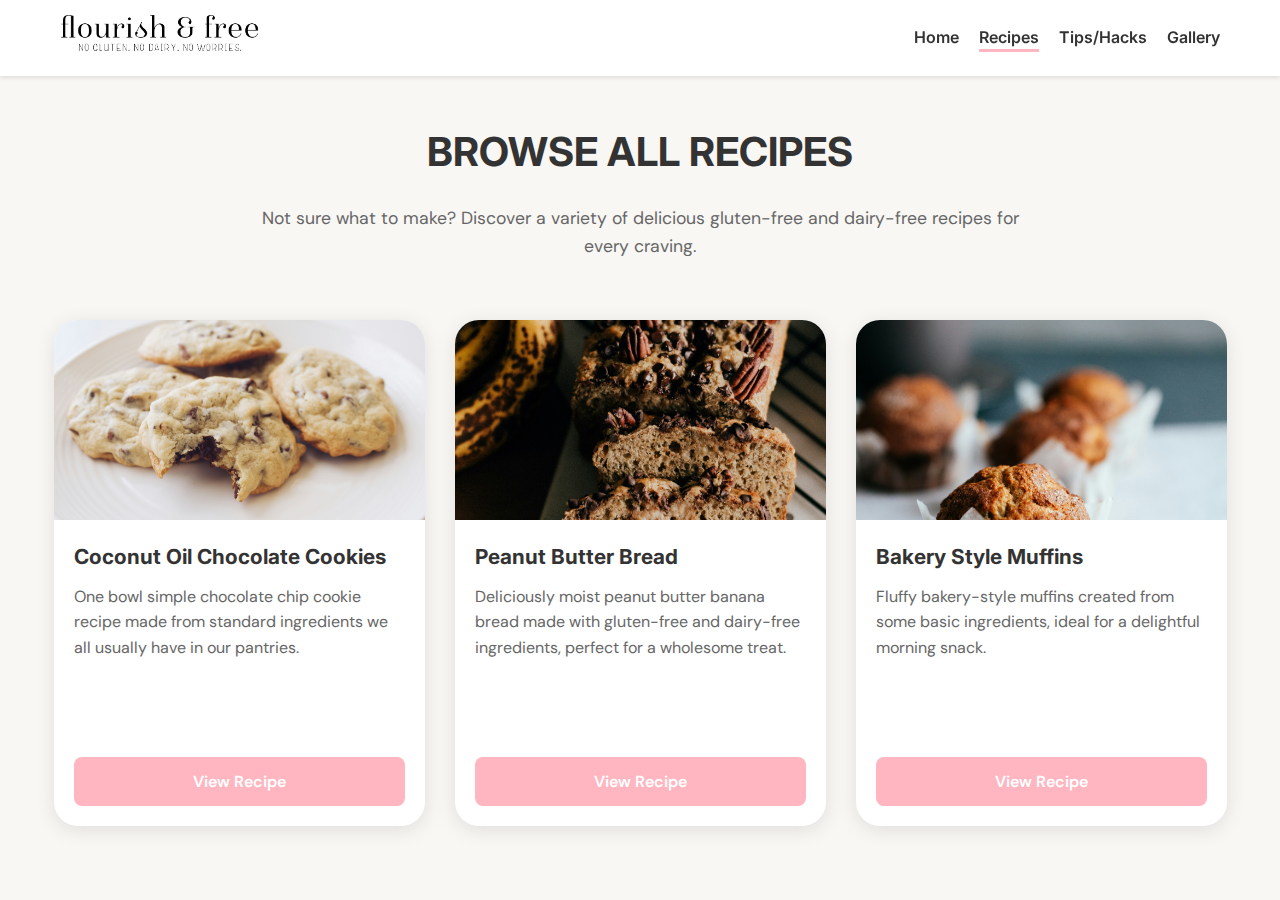
==== browseallrecipes.html @ d34d6d26 "Update browseallrecipes.html" ====
<!DOCTYPE html>
<html lang="en">
<head>
    <meta charset="UTF-8">
    <meta name="viewport" content="width=device-width, initial-scale=1.0">
    <title>All Recipes - Gluten Free & Dairy Free</title>
    <link rel="stylesheet" href="browseallrecipes.css">
    <link href="https://fonts.googleapis.com/css2?family=DM+Sans:wght@400;500&family=Inter:wght@600;700&display=swap" rel="stylesheet">
</head>
<body>
    <header id="header">
        <div class="container">
            <a href="starting.html">
                <img src="images/Logo.png" alt="Flourish & Free Logo" class="logo">
            </a>
            <nav>
                <ul>
                    <li><a href="index.html">Home</a></li>
                    <li><a href="browseallrecipes.html" class="active">Recipes</a></li>
                    <li><a href="Hacks.html">Tips/Hacks</a></li>
                    <li><a href="#">Gallery</a></li>
                </ul>
            </nav>
        </div>
    </header>

    <main>
        <section class="hero">
            <h1>BROWSE ALL RECIPES</h1>
            <p>Not sure what to make? Discover a variety of delicious gluten-free and dairy-free recipes for every craving.</p>
        </section>

        <section class="recipe-grid">
            <!-- Recipe Card 1 -->
            <div class="recipe-card">
                <div class="image-container">
                    <img src="images/joyful-G4zLsxLIpAA-unsplash.jpg" alt="Coconut Oil Chocolate Cookies">
                </div>
                <h3>Coconut Oil Chocolate Cookies</h3>
                <p>One bowl simple chocolate chip cookie recipe made from standard ingredients we all usually have in our pantries.</p>
                <a href="chocolatechipcookies.html" class="button">View Recipe</a>
            </div>

            <!-- Recipe Card 2 -->
            <div class="recipe-card">
                <div class="image-container">
                    <img src="images/priscilla-du-preez-8vKxl0uxyYc-unsplash (1).jpg" alt="Peanut Butter Bread">
                </div>
                <h3>Peanut Butter Bread</h3>
                <p>Deliciously moist peanut butter banana bread made with gluten-free and dairy-free ingredients, perfect for a wholesome treat.</p>
                <a href="recipe-peanut-bread.html" class="button">View Recipe</a>
            </div>

            <!-- Recipe Card 3 -->
            <div class="recipe-card">
                <div class="image-container">
                    <img src="images/alina-karpenko-d8GDJalt_BE-unsplash (1).jpg" alt="Bakery Style Muffins">
                </div>
                <h3>Bakery Style Muffins</h3>
                <p>Fluffy bakery-style muffins created from some basic ingredients, ideal for a delightful morning snack.</p>
                <a href="recipe-muffins.html" class="button">View Recipe</a>
            </div>
        </section>
    </main>
</body>
</html>
---- browseallrecipes.css ----
* {
    margin: 0;
    padding: 0;
    box-sizing: border-box;
}

body {
    font-family: 'DM Sans', sans-serif;
    background-color: #F8F7F4;
    color: #333;
    line-height: 1.6;
}

/* ===== FIXED NAVBAR ===== */
header {
    background: white;
    padding: 15px 0;
    position: fixed;
    width: 100%;
    top: 0;
    left: 0;
    z-index: 1000;
    box-shadow: 0 2px 4px rgba(0, 0, 0, 0.1);
}

.container {
    display: flex;
    justify-content: space-between;
    align-items: center;
    max-width: 1200px;
    margin: 0 auto;
    padding: 0 20px;
}

.logo {
    height: auto;
    max-height: 1.5in;
    width: auto;
    max-width: 200px;
}

nav ul {
    list-style: none;
    display: flex;
    gap: 20px;
}

nav a {
    text-decoration: none;
    color: #333;
    font-family: 'Inter', sans-serif;
    font-weight: 600;
    position: relative;
    padding-bottom: 5px;
}

nav a.active::after {
    content: "";
    position: absolute;
    left: 0;
    bottom: 0;
    height: 3px;
    width: 100%;
    background-color: #FFB6C1;
}

nav a:hover {
    color: #FFB6C1;
}

/* ===== MAIN CONTENT (PUSHED BELOW NAVBAR) ===== */
main {
    margin-top: 80px;
    padding: 20px;
}

/* ===== HERO SECTION ===== */
.hero {
    text-align: center;
    max-width: 800px;
    margin: 0 auto 40px;
    padding: 20px;
}

.hero h1 {
    font-family: 'Inter', sans-serif;
    font-size: 2.5rem;
    margin-bottom: 20px;
}

.hero p {
    font-size: 1.1rem;
    color: #666;
}

/* ===== RECIPE CARDS (OLD STYLE RESTORED) ===== */
.recipe-grid {
    display: flex;
    justify-content: center;
    gap: 30px;
    flex-wrap: wrap;
    max-width: 1300px;
    margin: 0 auto;
}

.recipe-card {
    width: 371px;
    height: 506px;
    background: #fff;
    border-radius: 24px;
    overflow: hidden;
    box-shadow: 0 4px 20px rgba(0, 0, 0, 0.1);
    display: flex;
    flex-direction: column;
    transition: transform 0.3s ease;
}

.recipe-card:hover {
    transform: translateY(-5px);
}

.image-container {
    width: 100%;
    height: 200px;
    overflow: hidden;
}

.recipe-card img {
    width: 100%;
    height: 100%;
    object-fit: cover; /* Ensures images crop instead of stretch */
}

.recipe-card h3 {
    font-family: 'Inter', sans-serif;
    font-size: 1.3rem;
    margin: 20px 20px 10px;
    color: #333;
}

.recipe-card p {
    margin: 0 20px 20px;
    color: #666;
    flex-grow: 1; /* Pushes button to bottom */
}

.button {
    display: inline-block;
    background: #FFB6C1;
    color: white;
    padding: 12px 24px;
    border-radius: 8px;
    text-decoration: none;
    font-weight: 600;
    margin: 0 20px 20px;
    text-align: center;
    transition: background 0.3s;
}

.button:hover {
    background: #ff9aa8;
}

/* ===== MOBILE RESPONSIVENESS ===== */
@media (max-width: 768px) {
    header {
        padding: 10px 0;
    }

    .container {
        flex-direction: column;
    }

    nav ul {
        margin-top: 15px;
        flex-wrap: wrap;
        justify-content: center;
    }

    .recipe-grid {
        flex-direction: column;
        align-items: center;
    }

    .recipe-card {
        margin-bottom: 30px;
    }
}
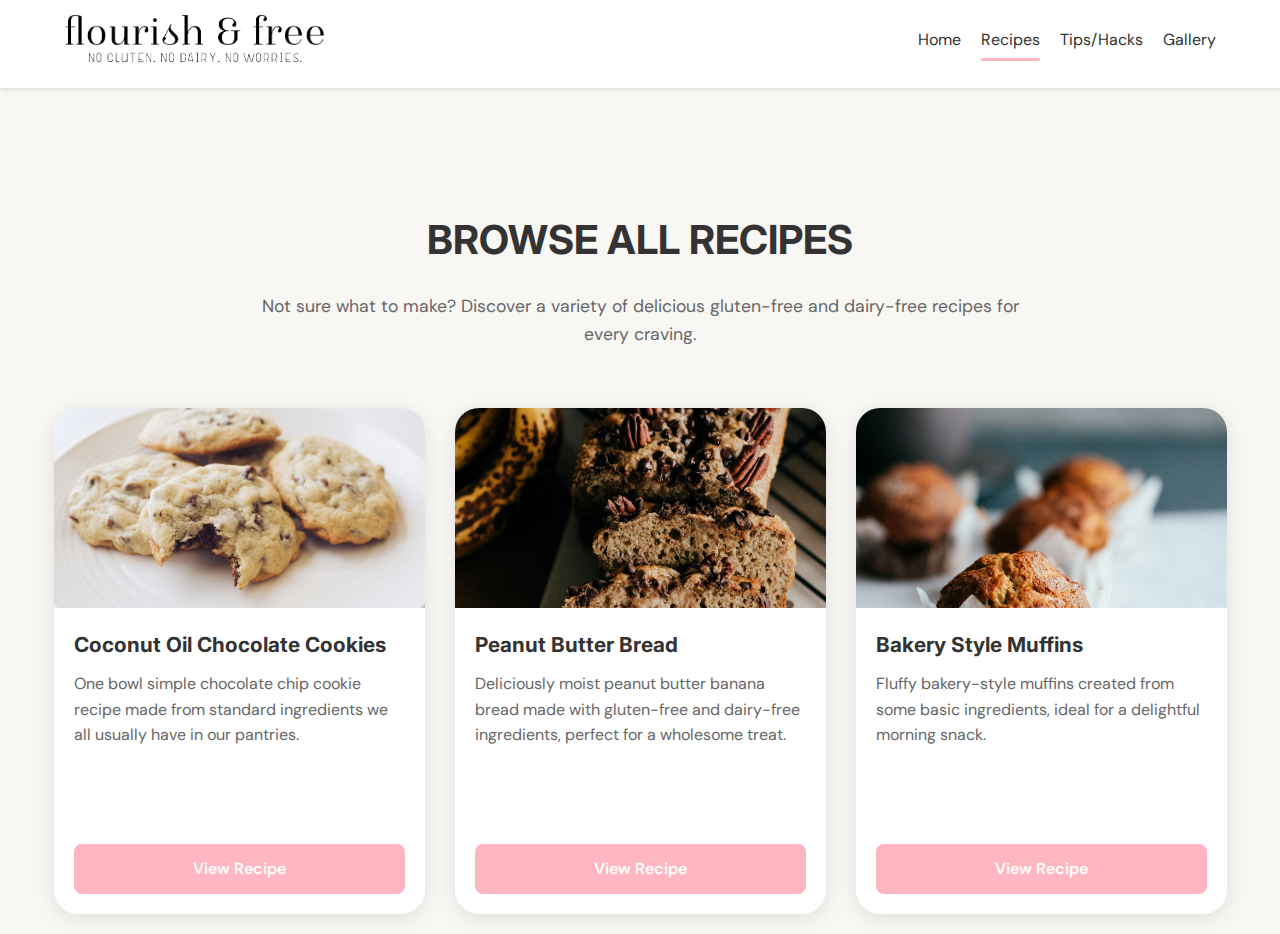
==== commit 50d7b4ea: "Adding gallery page" ====
--- a/browseallrecipes.html
+++ b/browseallrecipes.html
@@ -18,7 +18,7 @@
                     <li><a href="index.html">Home</a></li>
                     <li><a href="browseallrecipes.html" class="active">Recipes</a></li>
                     <li><a href="Hacks.html">Tips/Hacks</a></li>
-                    <li><a href="#">Gallery</a></li>
+                    <li><a href="gallery.html">Gallery</a></li>
                 </ul>
             </nav>
         </div>
--- a/browseallrecipes.css
+++ b/browseallrecipes.css
@@ -12,62 +12,60 @@
     line-height: 1.6;
 }
 
-/* ===== FIXED NAVBAR ===== */
-header {
+/* Navigation Bar - FIX */
+#header {
     background: white;
     padding: 15px 0;
-    position: fixed;
-    width: 100%;
-    top: 0;
-    left: 0;
-    z-index: 1000;
     box-shadow: 0 2px 4px rgba(0, 0, 0, 0.1);
 }
 
 .container {
+    width: 90%;
+    max-width: 1200px;
+    margin: 0 auto;
     display: flex;
     justify-content: space-between;
     align-items: center;
-    max-width: 1200px;
-    margin: 0 auto;
-    padding: 0 20px;
 }
 
 .logo {
-    height: auto;
-    max-height: 1.5in;
-    width: auto;
-    max-width: 200px;
+    height: 50px;
 }
 
 nav ul {
     list-style: none;
+    padding: 0;
+    margin: 0;
     display: flex;
-    gap: 20px;
+    gap: 20px; /* Better than margin-left on li */
 }
 
-nav a {
+nav ul li a {
+    position: relative;
     text-decoration: none;
     color: #333;
-    font-family: 'Inter', sans-serif;
-    font-weight: 600;
-    position: relative;
-    padding-bottom: 5px;
+    padding-bottom: 8px;
+    transition: all 0.3s ease;
+    display: inline-block; /* Improved click area */
 }
 
-nav a.active::after {
+/* Active link underline */
+nav ul li a.active::after {
     content: "";
     position: absolute;
     left: 0;
     bottom: 0;
-    height: 3px;
+    height: 3px; /* Slightly thinner */
     width: 100%;
-    background-color: #FFB6C1;
+    background-color: #FFB6C1; /* Consistent pink */
+    border-radius: 3px;
 }
 
-nav a:hover {
+/* ADDED: Hover state */
+nav ul li a:hover {
     color: #FFB6C1;
 }
+
 
 /* ===== MAIN CONTENT (PUSHED BELOW NAVBAR) ===== */
 main {
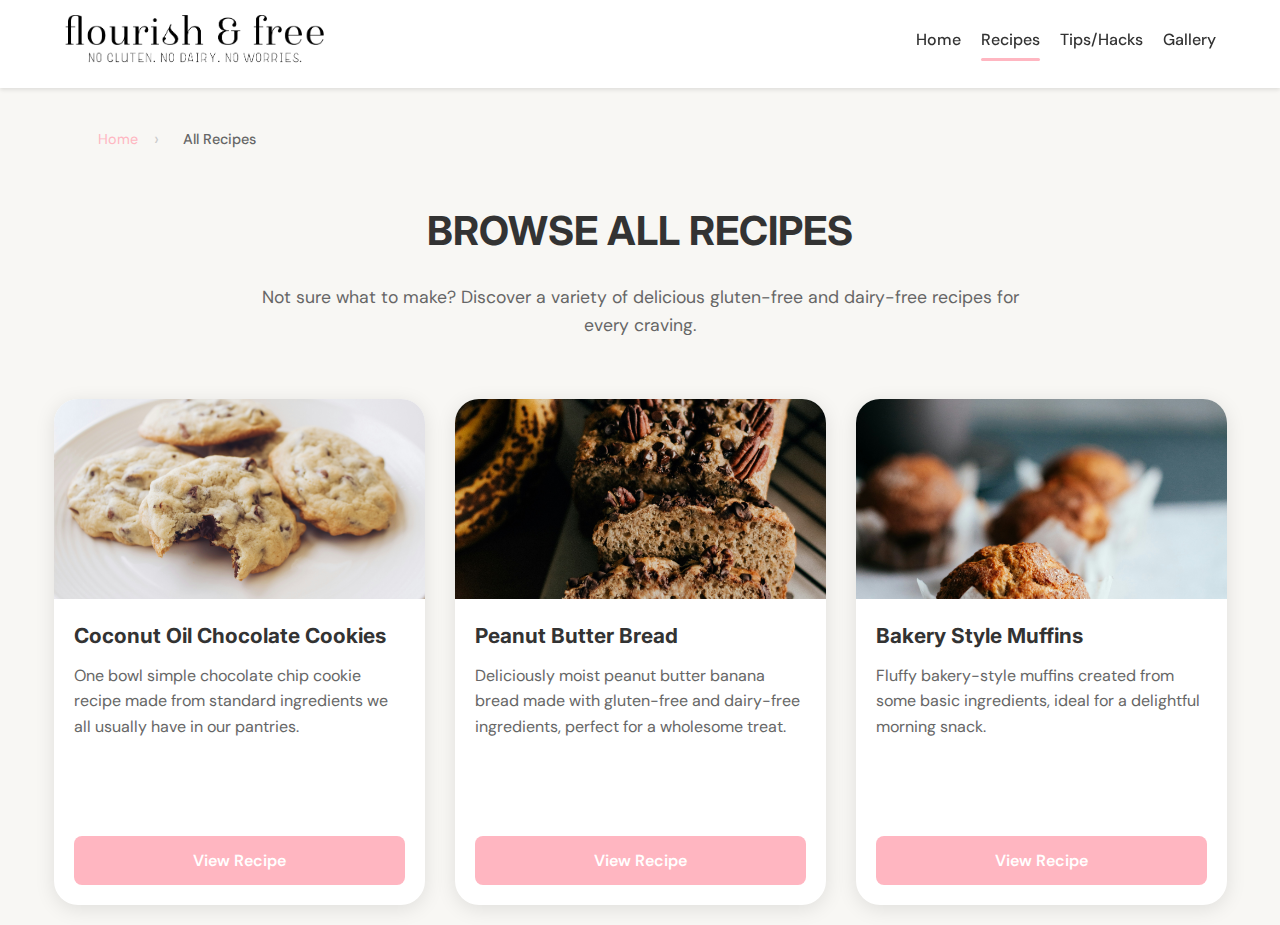
==== commit d3a531c0: "all recipes breads" ====
--- a/browseallrecipes.html
+++ b/browseallrecipes.html
@@ -5,12 +5,13 @@
     <meta name="viewport" content="width=device-width, initial-scale=1.0">
     <title>All Recipes - Gluten Free & Dairy Free</title>
     <link rel="stylesheet" href="browseallrecipes.css">
+    <link rel="icon" href="images/favicon3.png" type="image/png">
     <link href="https://fonts.googleapis.com/css2?family=DM+Sans:wght@400;500&family=Inter:wght@600;700&display=swap" rel="stylesheet">
 </head>
 <body>
     <header id="header">
         <div class="container">
-            <a href="starting.html">
+            <a href="index.html">
                 <img src="images/Logo.png" alt="Flourish & Free Logo" class="logo">
             </a>
             <nav>
@@ -25,6 +26,41 @@
     </header>
 
     <main>
+        <!-- Modern Breadcrumb Navigation -->
+        <nav class="breadcrumbs" aria-label="Breadcrumb navigation">
+            <ol id="breadcrumb-list">
+                <li><a href="index.html">Home</a></li>
+                <li aria-current="page">All Recipes</li>
+            </ol>
+            <script>
+                document.addEventListener('DOMContentLoaded', function() {
+                    const container = document.getElementById('breadcrumb-list');
+                    const path = window.location.pathname;
+                    const currentPage = path.split('/').pop() || 'index.html';
+                    
+                    // Map all pages to their display names
+                    const pageNames = {
+                        'index.html': 'Home',
+                        'browseallrecipes.html': 'All Recipes',
+                        'Hacks.html': 'Tips & Hacks',
+                        'gallery.html': 'Gallery',
+                        'chocolatechipcookies.html': 'Chocolate Chip Cookies',
+                        'peanutbutterbread.html': 'Peanut Butter Bread',
+                        'recipe-muffins.html': 'Bakery Muffins'
+                    };
+                    
+                    // Start with Home link
+                    let html = '<li><a href="index.html">Home</a></li>';
+                    
+                    if (pageNames[currentPage] && currentPage !== 'index.html') {
+                        html += `<li aria-current="page">${pageNames[currentPage]}</li>`;
+                    }
+                    
+                    container.innerHTML = html;
+                });
+            </script>
+        </nav>
+
         <section class="hero">
             <h1>BROWSE ALL RECIPES</h1>
             <p>Not sure what to make? Discover a variety of delicious gluten-free and dairy-free recipes for every craving.</p>
@@ -48,7 +84,7 @@
                 </div>
                 <h3>Peanut Butter Bread</h3>
                 <p>Deliciously moist peanut butter banana bread made with gluten-free and dairy-free ingredients, perfect for a wholesome treat.</p>
-                <a href="recipe-peanut-bread.html" class="button">View Recipe</a>
+                <a href="peanutbutterbread.html" class="button">View Recipe</a>
             </div>
 
             <!-- Recipe Card 3 -->
@@ -63,4 +99,4 @@
         </section>
     </main>
 </body>
-</html>
+</html>--- a/browseallrecipes.css
+++ b/browseallrecipes.css
@@ -1,8 +1,9 @@
-
+/* ===== GLOBAL STYLES ===== */
 * {
     margin: 0;
     padding: 0;
     box-sizing: border-box;
+    cursor: url(https://cur.cursors-4u.net/food/foo-5/foo518.cur), auto !important;
 }
 
 body {
@@ -12,11 +13,15 @@
     line-height: 1.6;
 }
 
-/* Navigation Bar - FIX */
+/* ===== NAVIGATION BAR ===== */
 #header {
     background: white;
     padding: 15px 0;
     box-shadow: 0 2px 4px rgba(0, 0, 0, 0.1);
+    position: fixed;
+    width: 100%;
+    top: 0;
+    z-index: 1000;
 }
 
 .container {
@@ -30,6 +35,7 @@
 
 .logo {
     height: 50px;
+    width: auto;
 }
 
 nav ul {
@@ -37,7 +43,7 @@
     padding: 0;
     margin: 0;
     display: flex;
-    gap: 20px; /* Better than margin-left on li */
+    gap: 20px;
 }
 
 nav ul li a {
@@ -46,7 +52,8 @@
     color: #333;
     padding-bottom: 8px;
     transition: all 0.3s ease;
-    display: inline-block; /* Improved click area */
+    display: inline-block;
+    font-weight: 500;
 }
 
 /* Active link underline */
@@ -55,19 +62,72 @@
     position: absolute;
     left: 0;
     bottom: 0;
-    height: 3px; /* Slightly thinner */
-    width: 100%;
-    background-color: #FFB6C1; /* Consistent pink */
+    height: 3px;
+    width: 100%;
+    background-color: #FFB6C1;
     border-radius: 3px;
 }
 
-/* ADDED: Hover state */
+/* Hover state */
 nav ul li a:hover {
     color: #FFB6C1;
 }
 
-
-/* ===== MAIN CONTENT (PUSHED BELOW NAVBAR) ===== */
+/* ===== MODERN BREADCRUMBS ===== */
+.breadcrumbs {
+    width: 90%;
+    max-width: 1100px;
+    margin: 1rem auto;
+    padding: 0.5rem 0;
+    font-family: 'DM Sans', sans-serif;
+}
+
+.breadcrumbs ol {
+    display: flex;
+    flex-wrap: wrap;
+    align-items: center;
+    gap: 0.5rem;
+    list-style: none;
+    padding: 0;
+    margin: 0;
+}
+
+.breadcrumbs li {
+    display: flex;
+    align-items: center;
+    font-size: 0.9rem;
+    font-weight: 400;
+    color: #888;
+    transition: all 0.2s ease;
+}
+
+.breadcrumbs li:not(:last-child)::after {
+    content: '›';
+    margin: 0 0.5rem;
+    color: #ccc;
+    font-size: 1.1rem;
+}
+
+.breadcrumbs a {
+    color: #FFB6C1;
+    text-decoration: none;
+    padding: 0.25rem 0.5rem;
+    border-radius: 4px;
+    transition: all 0.2s ease;
+}
+
+.breadcrumbs a:hover {
+    color: #ff9aa8;
+    background: rgba(255, 182, 193, 0.1);
+}
+
+.breadcrumbs [aria-current="page"] {
+    color: #666;
+    font-weight: 500;
+    padding: 0.25rem 0.5rem;
+}
+
+/* ===== MAIN CONTENT ===== */
 main {
     margin-top: 80px;
     padding: 20px;
@@ -92,7 +152,7 @@
     color: #666;
 }
 
-/* ===== RECIPE CARDS (OLD STYLE RESTORED) ===== */
+/* ===== RECIPE CARDS ===== */
 .recipe-grid {
     display: flex;
     justify-content: center;
@@ -127,7 +187,7 @@
 .recipe-card img {
     width: 100%;
     height: 100%;
-    object-fit: cover; /* Ensures images crop instead of stretch */
+    object-fit: cover;
 }
 
 .recipe-card h3 {
@@ -140,7 +200,7 @@
 .recipe-card p {
     margin: 0 20px 20px;
     color: #666;
-    flex-grow: 1; /* Pushes button to bottom */
+    flex-grow: 1;
 }
 
 .button {
@@ -162,7 +222,7 @@
 
 /* ===== MOBILE RESPONSIVENESS ===== */
 @media (max-width: 768px) {
-    header {
+    #header {
         padding: 10px 0;
     }
 
@@ -184,5 +244,23 @@
     .recipe-card {
         margin-bottom: 30px;
     }
-}
-
+
+    /* Mobile breadcrumbs */
+    .breadcrumbs {
+        padding: 0.5rem;
+        margin: 0.5rem auto;
+    }
+    
+    .breadcrumbs li {
+        font-size: 0.8rem;
+    }
+    
+    .breadcrumbs li::after {
+        margin: 0 0.35rem;
+    }
+    
+    .breadcrumbs a,
+    .breadcrumbs [aria-current="page"] {
+        padding: 0.15rem 0.3rem;
+    }
+}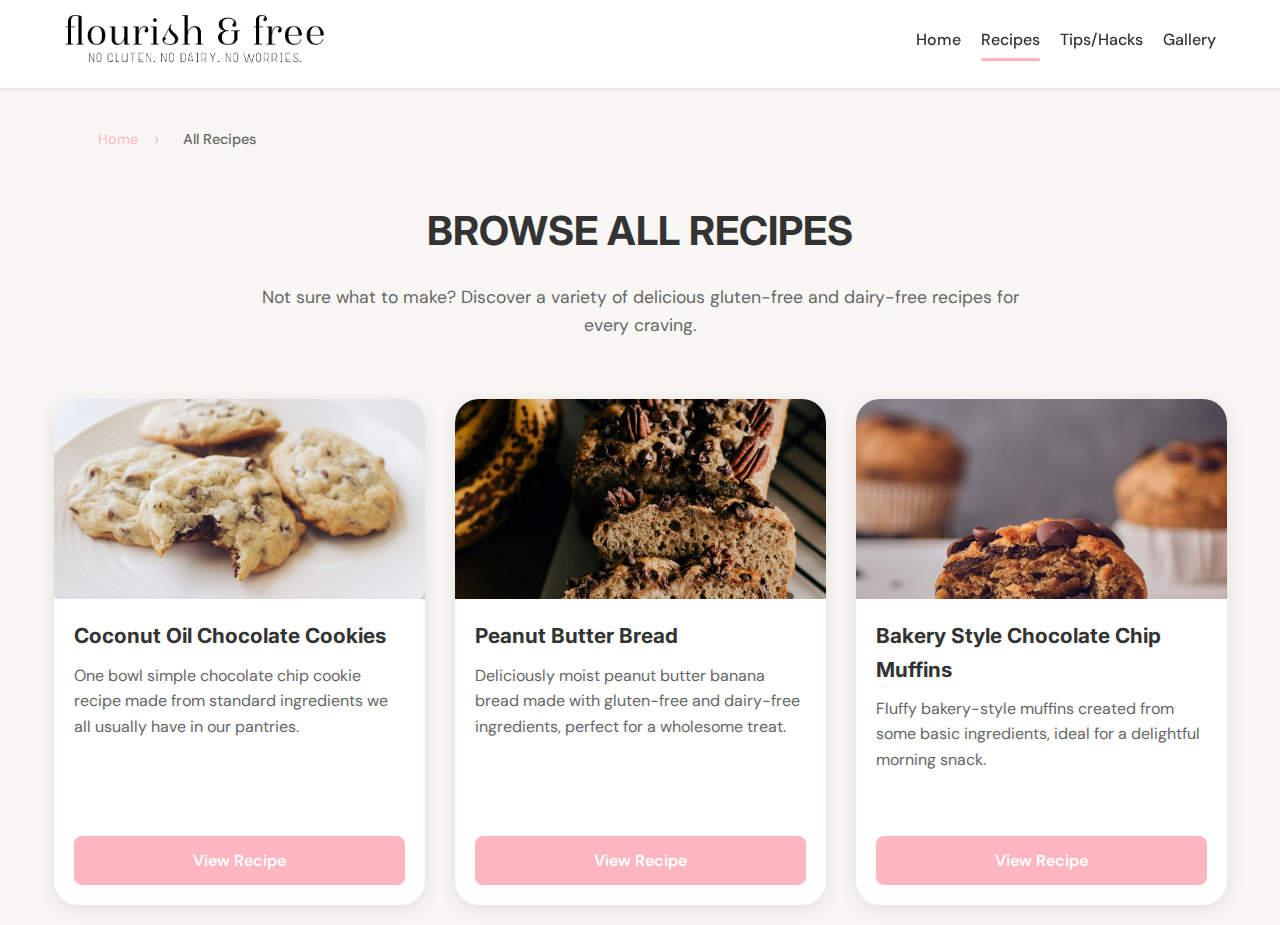
==== commit 9e6791a1: "Added muffins" ====
--- a/browseallrecipes.html
+++ b/browseallrecipes.html
@@ -90,11 +90,11 @@
             <!-- Recipe Card 3 -->
             <div class="recipe-card">
                 <div class="image-container">
-                    <img src="images/alina-karpenko-d8GDJalt_BE-unsplash (1).jpg" alt="Bakery Style Muffins">
+                    <img src="images/ludovic-avice-2cIbN8dqlwI-unsplash.jpg" alt="Bakery Style Chocolate Chip Muffins">
                 </div>
-                <h3>Bakery Style Muffins</h3>
+                <h3>Bakery Style Chocolate Chip Muffins</h3>
                 <p>Fluffy bakery-style muffins created from some basic ingredients, ideal for a delightful morning snack.</p>
-                <a href="recipe-muffins.html" class="button">View Recipe</a>
+                <a href="muffins.html" class="button">View Recipe</a>
             </div>
         </section>
     </main>
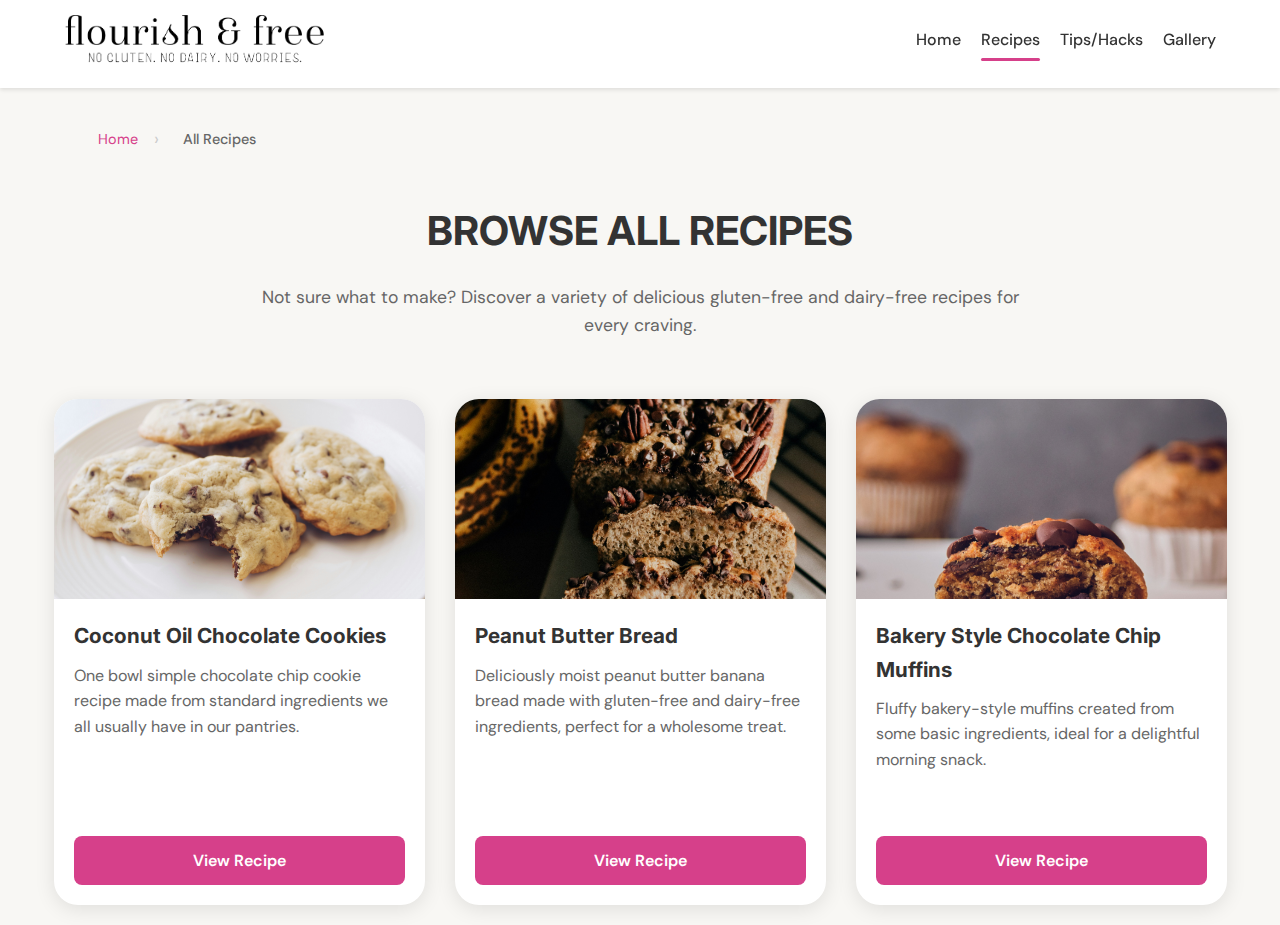
==== commit 0f5e7d4e: "checklist bs" ====
--- a/browseallrecipes.html
+++ b/browseallrecipes.html
@@ -3,21 +3,24 @@
 <head>
     <meta charset="UTF-8">
     <meta name="viewport" content="width=device-width, initial-scale=1.0">
-    <title>All Recipes - Gluten Free & Dairy Free</title>
+    <title>All Recipes - Gluten Free & Dairy Free - Flourish & Free</title>
+    <meta name="description" content="Browse all gluten-free and dairy-free recipes including cookies, breads, and muffins">
     <link rel="stylesheet" href="browseallrecipes.css">
     <link rel="icon" href="images/favicon3.png" type="image/png">
     <link href="https://fonts.googleapis.com/css2?family=DM+Sans:wght@400;500&family=Inter:wght@600;700&display=swap" rel="stylesheet">
 </head>
 <body>
+    <a href="#main-content" class="skip-link">Skip to main content</a>
+
     <header id="header">
         <div class="container">
             <a href="index.html">
-                <img src="images/Logo.png" alt="Flourish & Free Logo" class="logo">
+                <img src="images/Logo.png" alt="Flourish & Free - Home" class="logo">
             </a>
-            <nav>
+            <nav aria-label="Main navigation">
                 <ul>
                     <li><a href="index.html">Home</a></li>
-                    <li><a href="browseallrecipes.html" class="active">Recipes</a></li>
+                    <li><a href="browseallrecipes.html" class="active" aria-current="page">Recipes</a></li>
                     <li><a href="Hacks.html">Tips/Hacks</a></li>
                     <li><a href="gallery.html">Gallery</a></li>
                 </ul>
@@ -25,7 +28,7 @@
         </div>
     </header>
 
-    <main>
+    <main id="main-content">
         <!-- Modern Breadcrumb Navigation -->
         <nav class="breadcrumbs" aria-label="Breadcrumb navigation">
             <ol id="breadcrumb-list">
@@ -61,41 +64,41 @@
             </script>
         </nav>
 
-        <section class="hero">
-            <h1>BROWSE ALL RECIPES</h1>
+        <section class="hero" aria-labelledby="hero-heading">
+            <h1 id="hero-heading">BROWSE ALL RECIPES</h1>
             <p>Not sure what to make? Discover a variety of delicious gluten-free and dairy-free recipes for every craving.</p>
         </section>
 
-        <section class="recipe-grid">
+        <section class="recipe-grid" aria-label="Recipe collection">
             <!-- Recipe Card 1 -->
-            <div class="recipe-card">
+            <article class="recipe-card">
                 <div class="image-container">
-                    <img src="images/joyful-G4zLsxLIpAA-unsplash.jpg" alt="Coconut Oil Chocolate Cookies">
+                    <img src="images/joyful-G4zLsxLIpAA-unsplash.jpg" alt="Freshly baked coconut oil chocolate chip cookies on a cooling rack">
                 </div>
                 <h3>Coconut Oil Chocolate Cookies</h3>
                 <p>One bowl simple chocolate chip cookie recipe made from standard ingredients we all usually have in our pantries.</p>
                 <a href="chocolatechipcookies.html" class="button">View Recipe</a>
-            </div>
+            </article>
 
             <!-- Recipe Card 2 -->
-            <div class="recipe-card">
+            <article class="recipe-card">
                 <div class="image-container">
-                    <img src="images/priscilla-du-preez-8vKxl0uxyYc-unsplash (1).jpg" alt="Peanut Butter Bread">
+                    <img src="images/priscilla-du-preez-8vKxl0uxyYc-unsplash (1).jpg" alt="Sliced peanut butter bread with chocolate chips on a wooden cutting board">
                 </div>
                 <h3>Peanut Butter Bread</h3>
                 <p>Deliciously moist peanut butter banana bread made with gluten-free and dairy-free ingredients, perfect for a wholesome treat.</p>
                 <a href="peanutbutterbread.html" class="button">View Recipe</a>
-            </div>
+            </article>
 
             <!-- Recipe Card 3 -->
-            <div class="recipe-card">
+            <article class="recipe-card">
                 <div class="image-container">
-                    <img src="images/ludovic-avice-2cIbN8dqlwI-unsplash.jpg" alt="Bakery Style Chocolate Chip Muffins">
+                    <img src="images/ludovic-avice-2cIbN8dqlwI-unsplash.jpg" alt="Freshly baked chocolate chip muffins with golden tops">
                 </div>
                 <h3>Bakery Style Chocolate Chip Muffins</h3>
                 <p>Fluffy bakery-style muffins created from some basic ingredients, ideal for a delightful morning snack.</p>
                 <a href="muffins.html" class="button">View Recipe</a>
-            </div>
+            </article>
         </section>
     </main>
 </body>
--- a/browseallrecipes.css
+++ b/browseallrecipes.css
@@ -3,7 +3,6 @@
     margin: 0;
     padding: 0;
     box-sizing: border-box;
-    cursor: url(https://cur.cursors-4u.net/food/foo-5/foo518.cur), auto !important;
 }
 
 body {
@@ -11,6 +10,24 @@
     background-color: #F8F7F4;
     color: #333;
     line-height: 1.6;
+}
+
+.skip-link {
+    position: absolute;
+    left: -10000px;
+    top: auto;
+    width: 1px;
+    height: 1px;
+    overflow: hidden;
+}
+
+.skip-link:focus {
+    position: static;
+    width: auto;
+    height: auto;
+    padding: 0.5rem;
+    background: #D6408A;
+    color: white;
 }
 
 /* ===== NAVIGATION BAR ===== */
@@ -56,7 +73,6 @@
     font-weight: 500;
 }
 
-/* Active link underline */
 nav ul li a.active::after {
     content: "";
     position: absolute;
@@ -64,13 +80,17 @@
     bottom: 0;
     height: 3px;
     width: 100%;
-    background-color: #FFB6C1;
+    background-color: #D6408A;
     border-radius: 3px;
 }
 
-/* Hover state */
 nav ul li a:hover {
-    color: #FFB6C1;
+    color: #D6408A;
+}
+
+nav ul li a:focus {
+    outline: 2px solid #D6408A;
+    outline-offset: 4px;
 }
 
 /* ===== MODERN BREADCRUMBS ===== */
@@ -109,7 +129,7 @@
 }
 
 .breadcrumbs a {
-    color: #FFB6C1;
+    color: #D6408A;
     text-decoration: none;
     padding: 0.25rem 0.5rem;
     border-radius: 4px;
@@ -117,8 +137,13 @@
 }
 
 .breadcrumbs a:hover {
-    color: #ff9aa8;
-    background: rgba(255, 182, 193, 0.1);
+    color: #B83280;
+    background: rgba(214, 64, 138, 0.1);
+}
+
+.breadcrumbs a:focus {
+    outline: 2px solid #D6408A;
+    outline-offset: 2px;
 }
 
 .breadcrumbs [aria-current="page"] {
@@ -145,6 +170,7 @@
     font-family: 'Inter', sans-serif;
     font-size: 2.5rem;
     margin-bottom: 20px;
+    color: #333;
 }
 
 .hero p {
@@ -171,11 +197,13 @@
     box-shadow: 0 4px 20px rgba(0, 0, 0, 0.1);
     display: flex;
     flex-direction: column;
-    transition: transform 0.3s ease;
-}
-
-.recipe-card:hover {
+    transition: transform 0.3s ease, box-shadow 0.3s ease;
+}
+
+.recipe-card:hover,
+.recipe-card:focus-within {
     transform: translateY(-5px);
+    box-shadow: 0 6px 12px rgba(0, 0, 0, 0.15);
 }
 
 .image-container {
@@ -205,7 +233,7 @@
 
 .button {
     display: inline-block;
-    background: #FFB6C1;
+    background: #D6408A;
     color: white;
     padding: 12px 24px;
     border-radius: 8px;
@@ -216,8 +244,11 @@
     transition: background 0.3s;
 }
 
-.button:hover {
-    background: #ff9aa8;
+.button:hover,
+.button:focus {
+    background: #B83280;
+    outline: 2px solid #333;
+    outline-offset: 2px;
 }
 
 /* ===== MOBILE RESPONSIVENESS ===== */
@@ -243,6 +274,9 @@
 
     .recipe-card {
         margin-bottom: 30px;
+        width: 100%;
+        max-width: 371px;
+        height: auto;
     }
 
     /* Mobile breadcrumbs */
